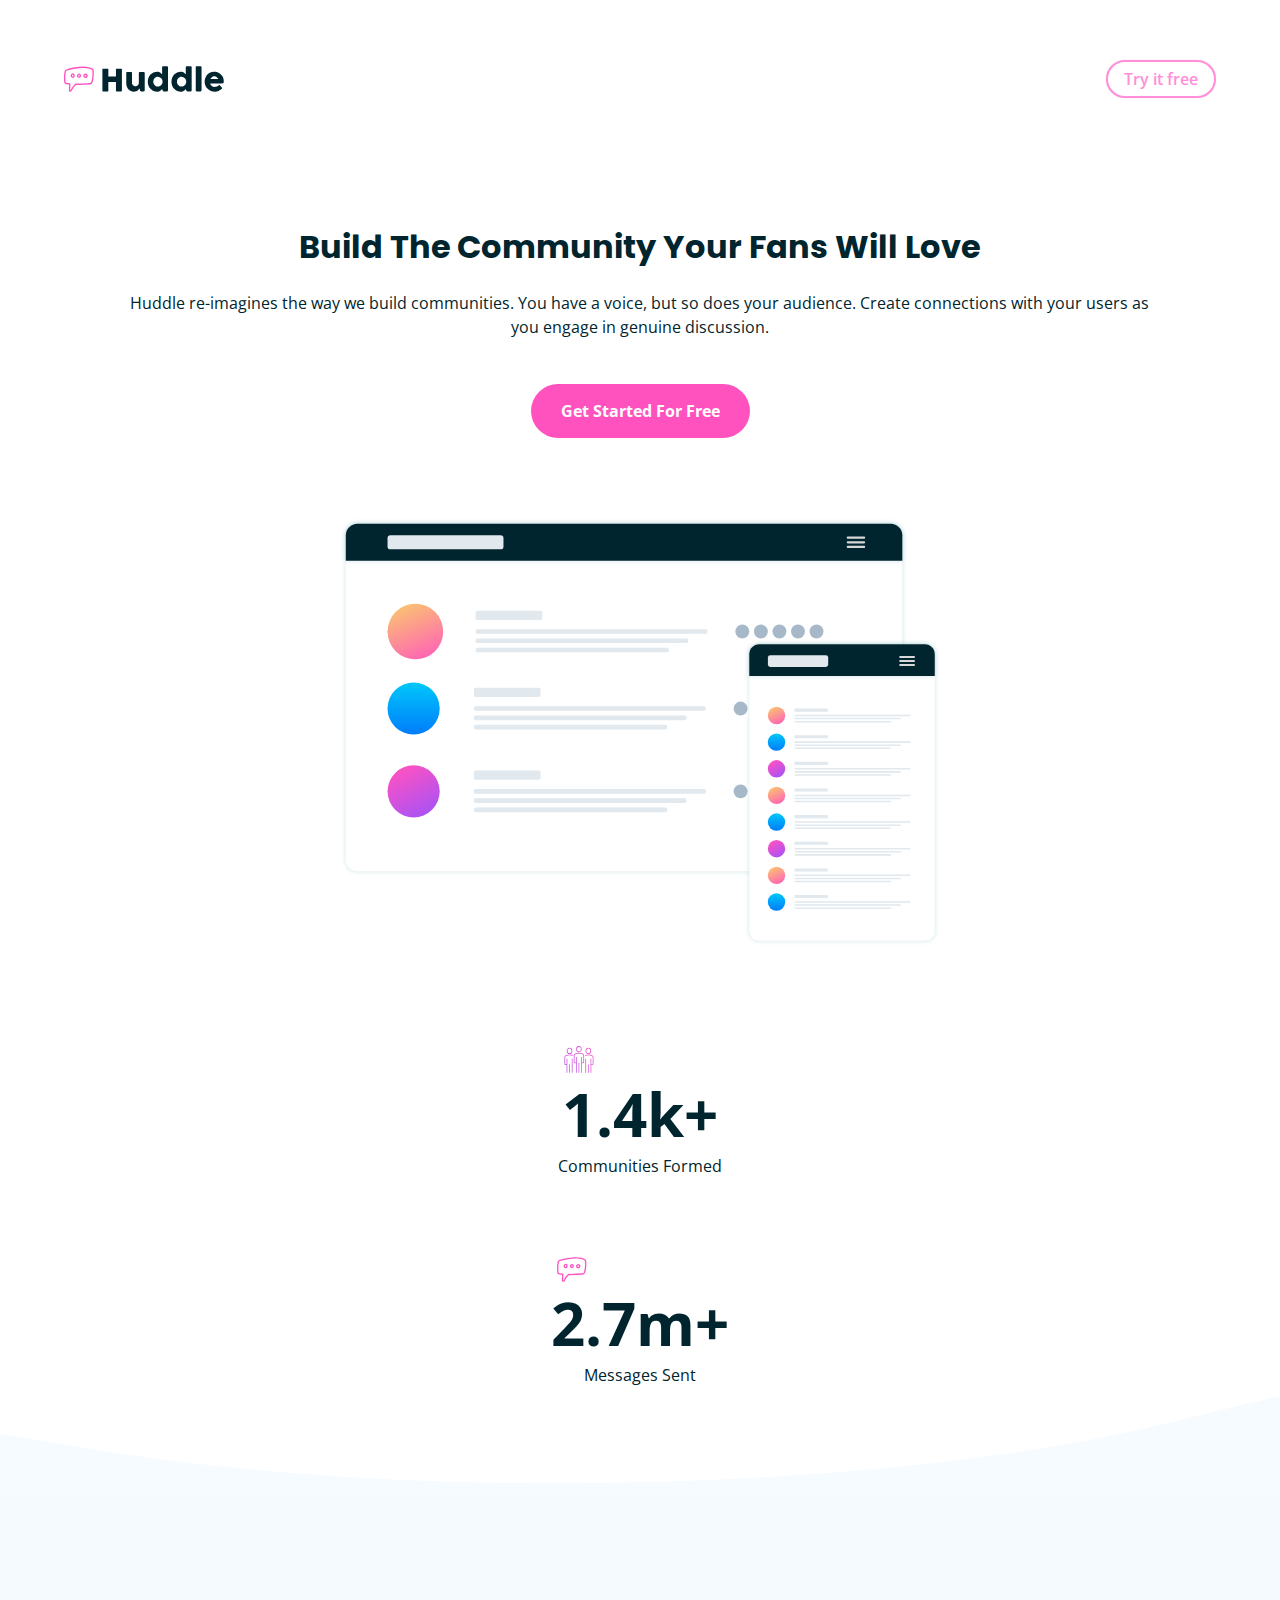
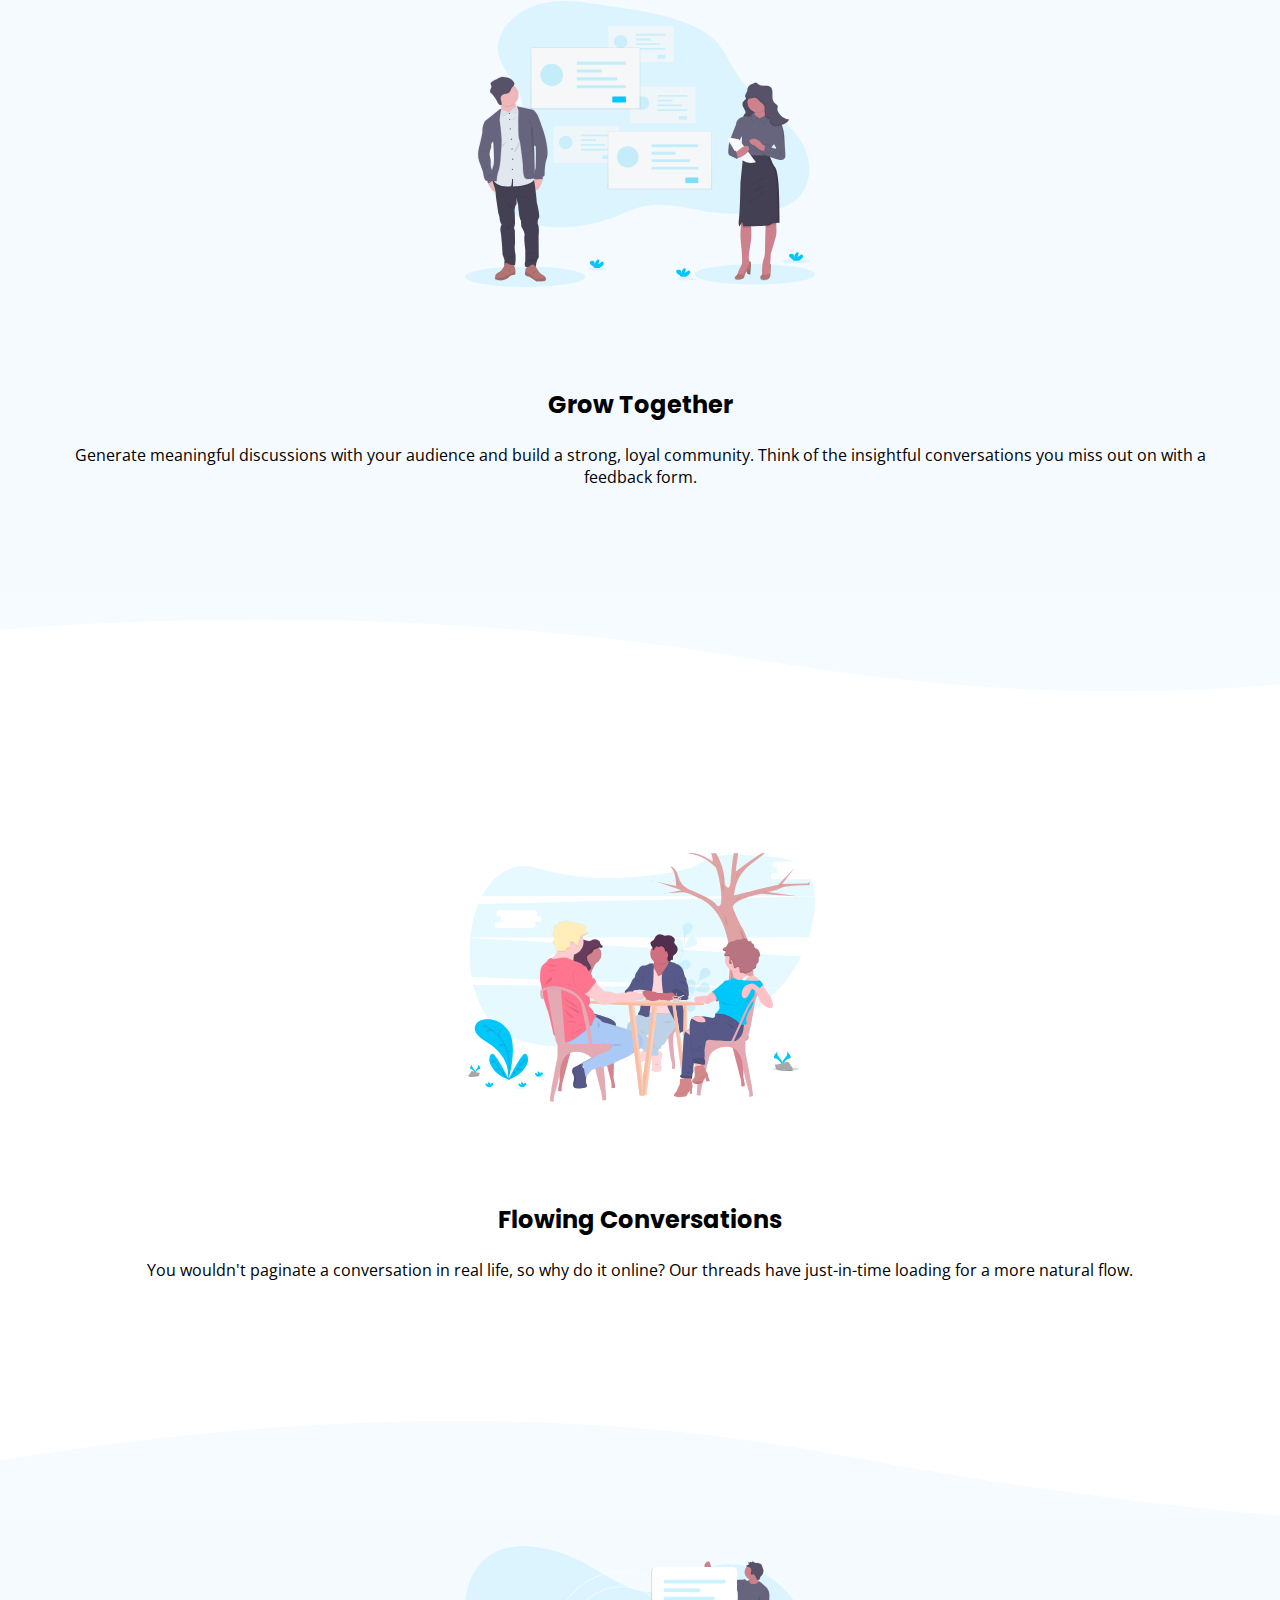
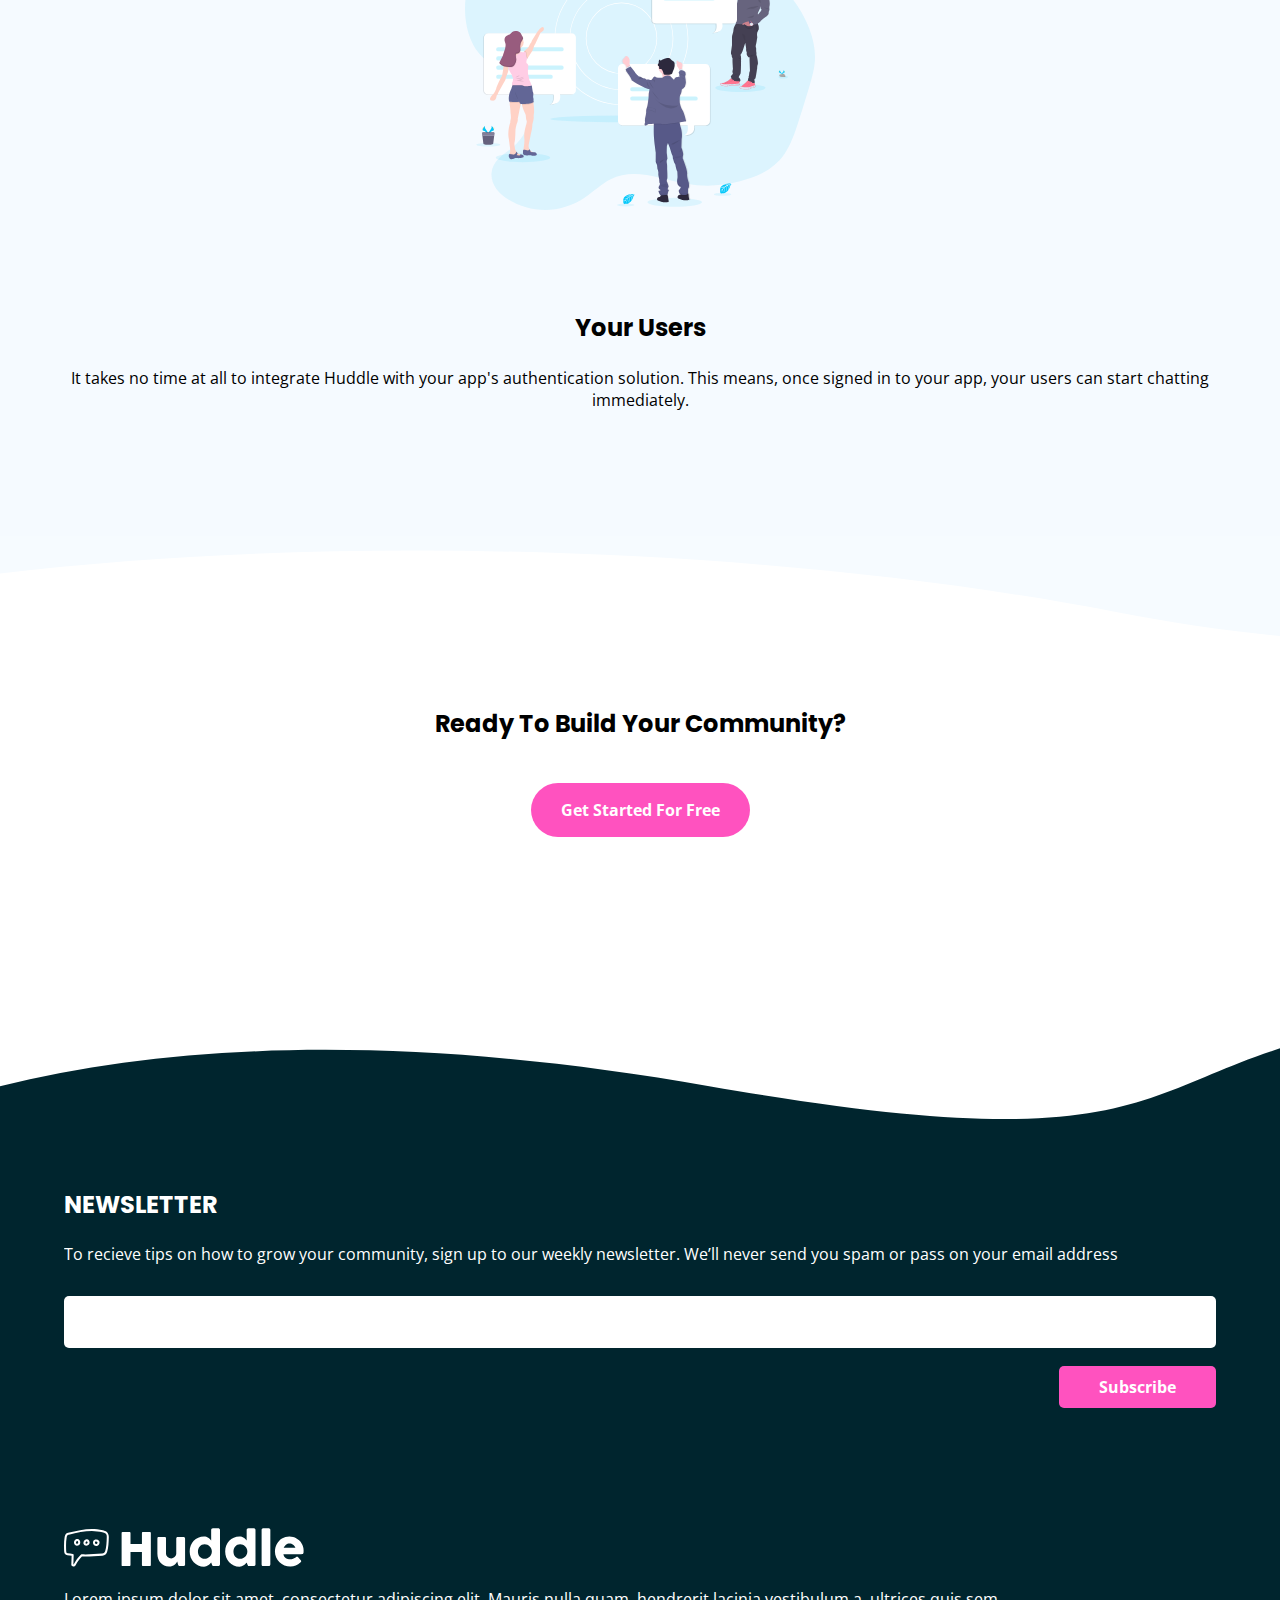
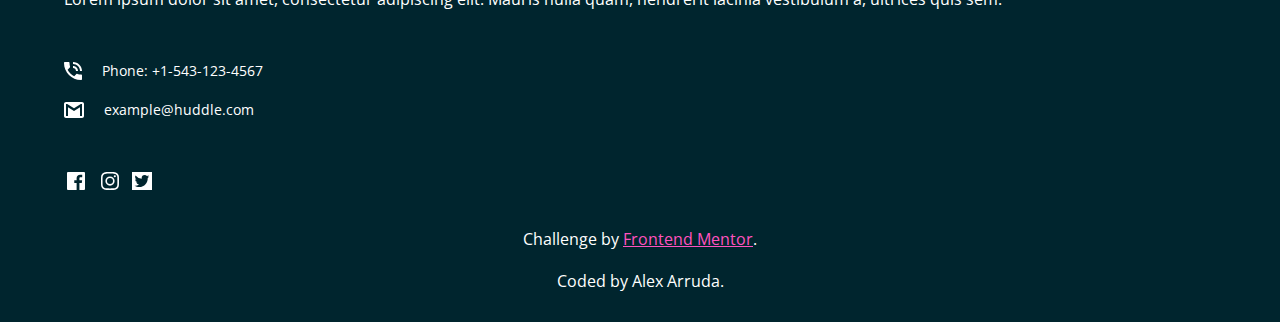
==== Huddle landing page with curved sections/index.html @ 50fbf487 "Huddle landing page with curved sections - Created the mobile version" ====
<!DOCTYPE html>
<html lang="pt-BR">
  <head>
    <meta charset="UTF-8">
    <meta http-equiv="X-UA-Compatible" content="IE=edge">
    <meta name="viewport" content="width=device-width, initial-scale=1.0">
    <title>Huddle landing page with curved sections</title>
    <link rel="shortcut icon" href="./assets/imgs/favicon-32x32.png" type="image/x-icon">
    <link rel="stylesheet" href="./assets/styles/style.css">
  </head>
  <body>
    <!-- Header -->
    <header class="hero">
      <nav class="hero__nav container">
        <figure class="hero__logo">
          <img src="./assets/imgs/logo.svg" alt="Logo" class="hero__huddle">
        </figure>
        <a href="#" class="hero__btn">Try it free</a>
      </nav>
      <section class="hero__main container">
        <div class="hero__texts">
          <h1 class="hero__title">Build The Community Your Fans Will Love</h1>
          <p class="hero__paragraph">
            Huddle re-imagines the way we build communities. You have a voice, but so does 
            your audience. Create connections with your users as you engage in genuine discussion. 
          </p>
          <a href="#" class="btn">
            Get Started For Free
          </a>
        </div>
        <figure class="hero__picture">
          <img src="./assets/imgs/screen-mockups.svg" alt="Screen Mockups" class="hero__img">
        </figure>
        <div class="hero__numbers">
          <div class="hero__item">
            <img src="./assets/imgs/icon-communities.svg" alt="Icon | Communities" class="hero__icon">
            <h3 class="hero__number">1.4k+</h3>
            <p class="hero__community">Communities Formed</p>
          </div>
          <div class="hero__item">
            <img src="./assets/imgs/icon-messages.svg" alt="Icon | Messages" class="hero__icon">
            <h3 class="hero__number">2.7m+</h3>
            <p class="hero__community">Messages Sent</p>
          </div>
        </div>
        <div class="wave wave--bottom"></div>
      </section>
    </header>
    <!-- Main -->
    <main class="main">
      <section class="section">
        <div class="section__container container">
          <figure class="section__picture">
            <img src="./assets/imgs/illustration-grow-together.svg" alt="Illustration | Grow Together" class="section__img">
          </figure>
          <div class="section__texts">
            <h2 class="subtitle">Grow Together</h2>
            <p class="section__paragraph">
              Generate meaningful discussions with your audience and build a strong, loyal community. 
              Think of the insightful conversations you miss out on with a feedback form. 
            </p>
          </div>
        </div>
      </section>
      <section class="section section--light">
        <div class="section__container container">
          <figure class="section__picture">
            <img src="./assets/imgs/illustration-flowing-conversation.svg" alt="Illustration | Flowing Conversation" class="section__img">
          </figure>
          <div class="section__texts">
            <h2 class="subtitle">Flowing Conversations</h2>
            <p class="section__paragraph">
              You wouldn't paginate a conversation in real life, so why do it online? Our threads have 
              just-in-time loading for a more natural flow. 
            </p>
          </div>
        </div>
        <div class="wave wave--top"></div>
        <div class="wave wave--bottom"></div>
      </section>
      <section class="section">
        <div class="section__container container">
          <figure class="section__picture">
            <img src="./assets/imgs/illustration-your-users.svg" alt="Illustration | Your Users" class="section__img">
          </figure>
          <div class="section__texts">
            <h2 class="subtitle">Your Users</h2>
            <p class="section__paragraph">
              It takes no time at all to integrate Huddle with your app's authentication solution. This means, 
              once signed in to your app, your users can start chatting immediately.
            </p>
          </div>
        </div>
      </section>
      <section class="question">
        <div class="question__texts container">
          <h2 class="subtitle"> Ready To Build Your Community?</h2>
          <a href="#" class="btn">Get Started For Free</a>
        </div>
        <div class="wave wave--top"></div>
        <div class="wave wave--bottom"></div>
      </section>
    </main>
    <!-- Footer -->
    <footer class="footer">
      <div class="footer__container container">
        <section class="footer__newsletter">
          <h2 class="footer__title">Newsletter</h2>
          <p class="footer__paragraph">
            To recieve tips on how to grow your community, sign up to our weekly newsletter. We’ll never 
            send you spam or pass on your email address
          </p>
          <form action="#" class="footer__form">
            <input type="email" name="email" id="email" class="footer__input">
            <input type="submit" value="Subscribe" class="footer__btn">
          </form>
        </section>
        <section class="footer__content">
          <img src="./assets/imgs/logo-footer.svg" alt="Logo" class="footer__logo">
          <p class="footer__paragraph">
            Lorem ipsum dolor sit amet, consectetur adipiscing elit. Mauris nulla quam, hendrerit lacinia 
            vestibulum a, ultrices quis sem.
          </p>
          <div class="footer__contact phone">
            <img src="./assets/imgs/icon-phone.svg" alt="Icon | Phone" class="footer__img">
            <p class="footer__info">Phone: +1-543-123-4567</p>
          </div>
          <div class="footer__contact email">
            <img src="./assets/imgs/icon-email.svg" alt="Icon | Email" class="footer__img">
            <p class="footer__info">example@huddle.com</p>
          </div>
          <div class="footer__social">
            <a href="#" class="footer__link">
              <img src="./assets/imgs/icon-facebook.svg" alt="Icon | Facebook" class="footer__icon">
            </a>
            <a href="#" class="footer__link">
              <img src="./assets/imgs/icon-instagram.svg" alt="Icon | Instagram" class="footer__icon">
            </a>
            <a href="#" class="footer__link">
              <img src="./assets/imgs/icon-twitter.svg" alt="Icon | Twitter" class="footer__icon twitter-icon">
            </a>
          </div>
          <div class="footer__attribution">
            <p>
              Challenge by <a href="https://www.frontendmentor.io/challenges/huddle-landing-page-with-curved-sections-5ca5ecd01e82137ec91a50f2" target="_blank">Frontend Mentor</a>.
            </p>
            <p>
              Coded by Alex Arruda.
            </p>
          </div>
        </section>
      </div>
    </footer>
  </body>
</html>
---- Huddle landing page with curved sections/assets/styles/style.css ----
/*  GENERAL  */
@import url('https://fonts.googleapis.com/css2?family=Open+Sans:wght@400;600;700&family=Poppins:wght@700&display=swap');

* {
  box-sizing: border-box;

  margin: 0;
}

:root {
  /* Fontes */
  --poppins:'Poppins', sans-serif;
  --open-sans: 'Open Sans', sans-serif;

  /* Cores */
  --pink: hsl(322, 100%, 66%);
  --light-pink: hsl(321, 100%, 78%);
  --light-red: hsl(0, 100%, 63%);
  --dark-cyan: hsl(192, 100%, 9%);
  --pale-blue: hsl(207, 100%, 98%);
}

body {
  font-family: var(--open-sans);
}

.container {
  margin: 0 auto;

  max-width: 1200px;

  overflow: hidden;

  padding: 80px 0;

  width: 90%;
}

/*  HEADER  */
.hero {
  position: relative;

  min-height: 100vh;

  --wave-bottom: url("../imgs/bg-section-top-mobile-1.svg");
}

.hero__nav {
  align-items: center;

  display: flex;

  justify-content: space-between;

  padding-bottom: 45px;

  padding-top: 60px;
}

.hero__logo {
  max-width: 160px;

  width: 45%;
}

.hero__huddle {
  display: block;

  width: 100%;
}

.hero__btn {
  border: 2px solid;

  border-radius: 30px;

  box-shadow: 0 0 1px;

  color: var(--light-pink);

  font-weight: 600;

  padding: 6px 16px;

  text-decoration: none;
}

.hero__main {
  color: var(--dark-cyan);

  text-align: center;
}

.hero__title {
  font-family: var(--poppins);

  margin: 0 auto;

  width: 90%;
}

.hero__paragraph {
  line-height: 1.5;

  margin: 20px auto;

  width: 90%;
}

.btn {
  background-color: var(--pink);

  border-radius: 30px;

  color: #FFF;

  display: inline-block;

  font-weight: 700;

  margin-top: 25px;

  padding: 16px 30px;

  text-decoration: none;
}

.hero__picture {
  margin-top: 80px;
}

.hero__img {
  display: block;

  margin: 0 auto;

  max-width: 600px;

  width: 100%;
}

.hero__numbers {
  align-items: center;

  display: flex;

  flex-direction: column;

  gap: 80px;
  
  margin-top: 100px;

  padding-bottom: 30px;
}

.hero__item {
  overflow: hidden;
}

.hero__icon {
  margin-left: 6px;

  width: 30px;
}

.hero__number {
  font-size: 60px;
}

.hero__icon {
  display: block;
}

.wave {
  background-repeat: no-repeat;

  background-size: 100% 100px;

  height: 100px;

  position: absolute;

  width: 100%;
}

.wave--bottom {
  background-image: var(--wave-bottom);

  bottom: 0;

  left: 0;
}

.wave--top {
  background-image: var(--wave-top);

  left: 0;

  top: 0;
}

/* MAIN */
.section {
  background-color: var(--pale-blue);

  padding: 25px 0;
}

.section--light {
  background-color: #FFF;

  padding: 180px 0 160px;

  position: relative;

  --wave-bottom: url("../imgs/bg-section-top-mobile-2.svg");
  
  --wave-top: url("../imgs/bg-section-bottom-mobile-1.svg");
}

.main .section:nth-child(3) {
  padding-top: 0;
}

.main .section:nth-child(3) .section__container {
  padding-bottom: 100px;

  padding-top: 25px;
}

.section__container {
  display: flex;

  flex-direction: column;
}

.section__img {
  display: block;

  margin: 0 auto;

  max-width: 350px;

  width: 100%;
}

.section__texts {
  margin-top: 100px;

  text-align: center;
}

.subtitle {
  font-family: var(--poppins);

  margin-bottom: 22px;
}

.question {
  padding: 90px 0 230px;

  position: relative;

  text-align: center;

  --wave-bottom: url("../imgs/bg-footer-top-mobile.svg");
  
  --wave-top: url("../imgs/bg-section-bottom-mobile-2.svg");
}

.question .btn {
  margin-top: 20px;
}

/* FOOTER */
.footer {
  background-color: var(--dark-cyan);
  
  color: #FFF;
}

.footer__container {
  padding-bottom: 30px;

  padding-top: 40px;
}

.footer__title {
  font-family: var(--poppins);

  margin-bottom: 20px;

  text-transform: uppercase;
}

.footer__paragraph {
  line-height: 1.5;

  margin-bottom: 30px;
}

.footer__form {
  display: flex;

  flex-wrap: wrap;

  margin-bottom: 120px;
}

.footer__input {
  border: none;

  border-radius: 5px;

  flex-basis: 100%;

  flex-grow: 1;

  font-family: var(--open-sans);

  font-size: 16px;

  margin-bottom: 18px;

  outline: none;

  padding: 15px 8px;
}

.footer__btn {
  background-color: var(--pink);

  border: none;

  border-radius: 5px;

  color: #FFF;

  font-family: var(--open-sans);

  font-size: 16px;

  font-weight: 700;

  margin-left: auto;

  padding: 10px 40px;

  text-decoration: none;
}

.footer__logo {
  margin-bottom: 15px;
}

.footer__contact {
  align-items: center;

  display: flex;

  font-size: 14px;

  gap: 20px;
}

.phone {
  margin-top: 50px;
}

.email {
  margin-top: 20px;
}

.footer__social {
  align-items: center;

  display: flex;
  
  gap: 10px;

  margin-top: 50px;
}

.footer__link {
  text-decoration: none;
}

.twitter-icon {
  background-color: #FFF;
}

.footer__attribution {
  display: flex;

  flex-direction: column;

  gap: 20px;

  margin-top: 30px;

  text-align: center;
}

.footer__attribution p a {
  color: var(--pink);
}
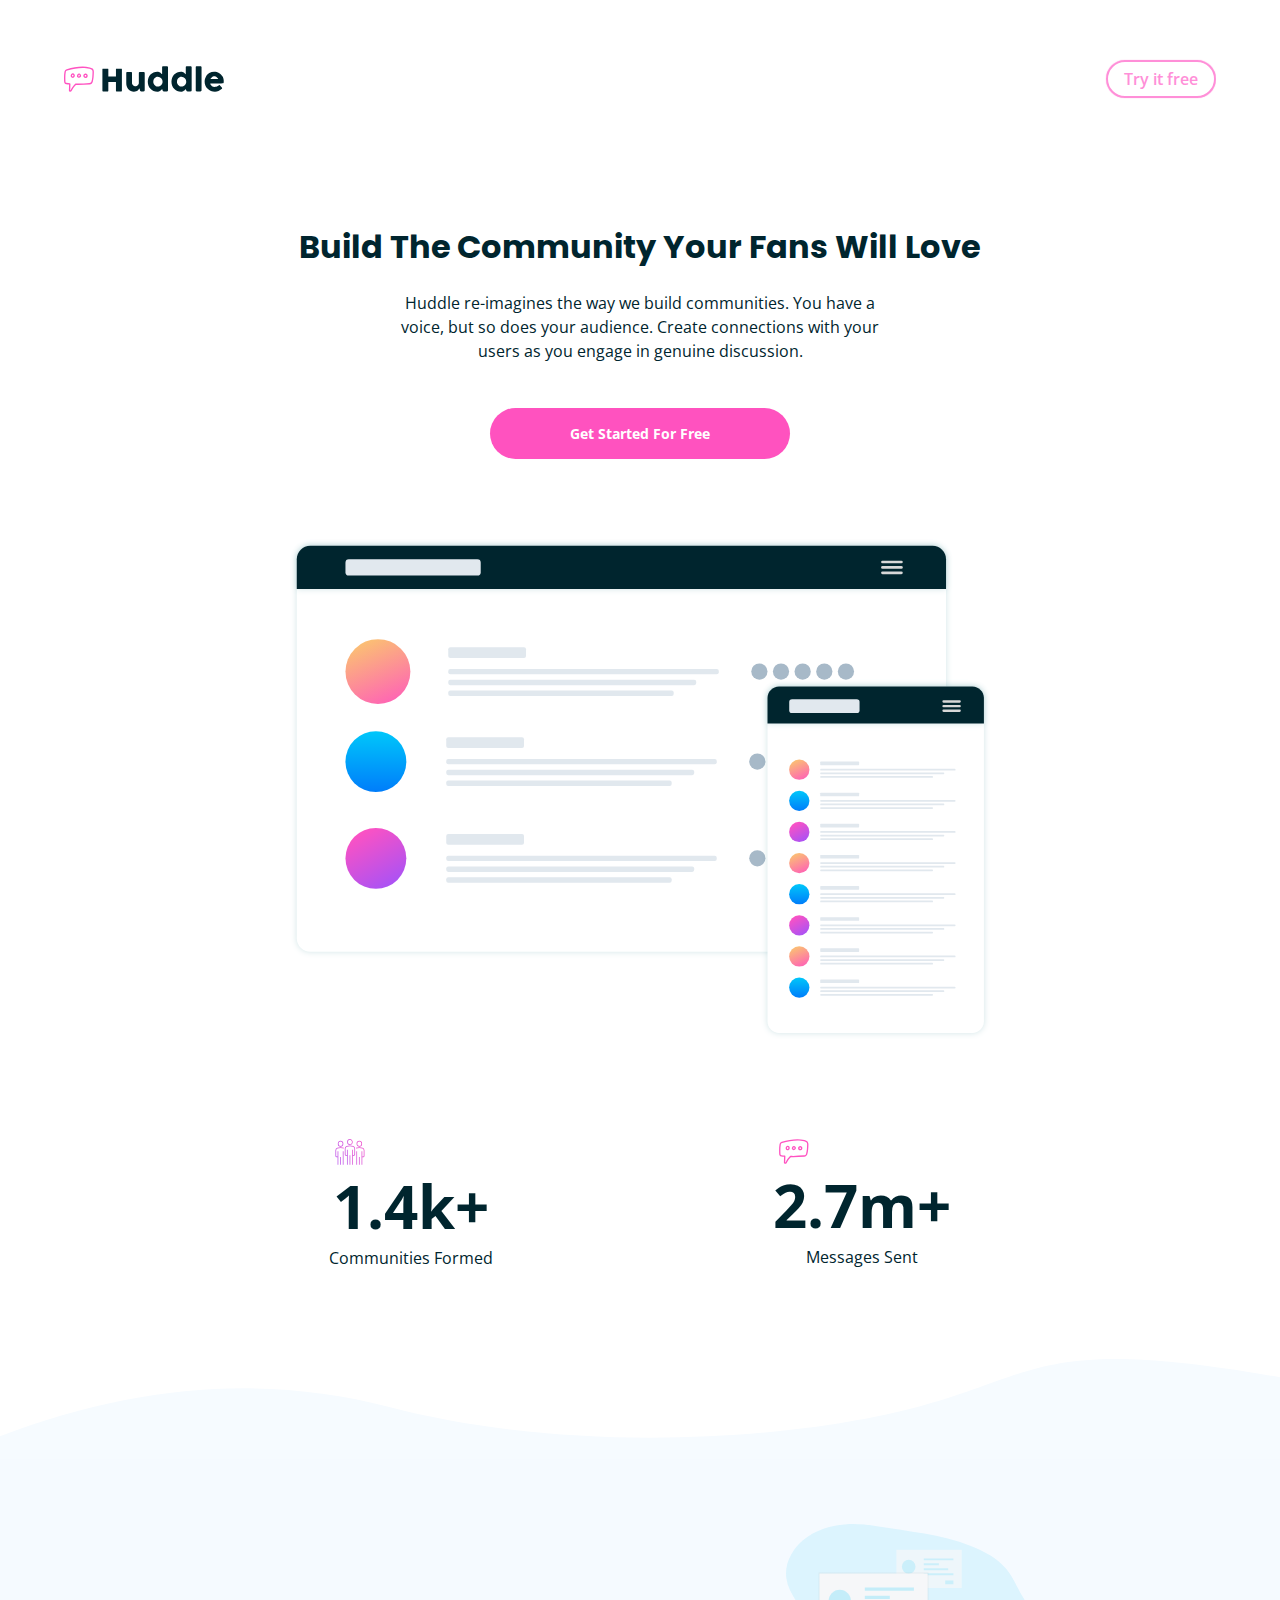
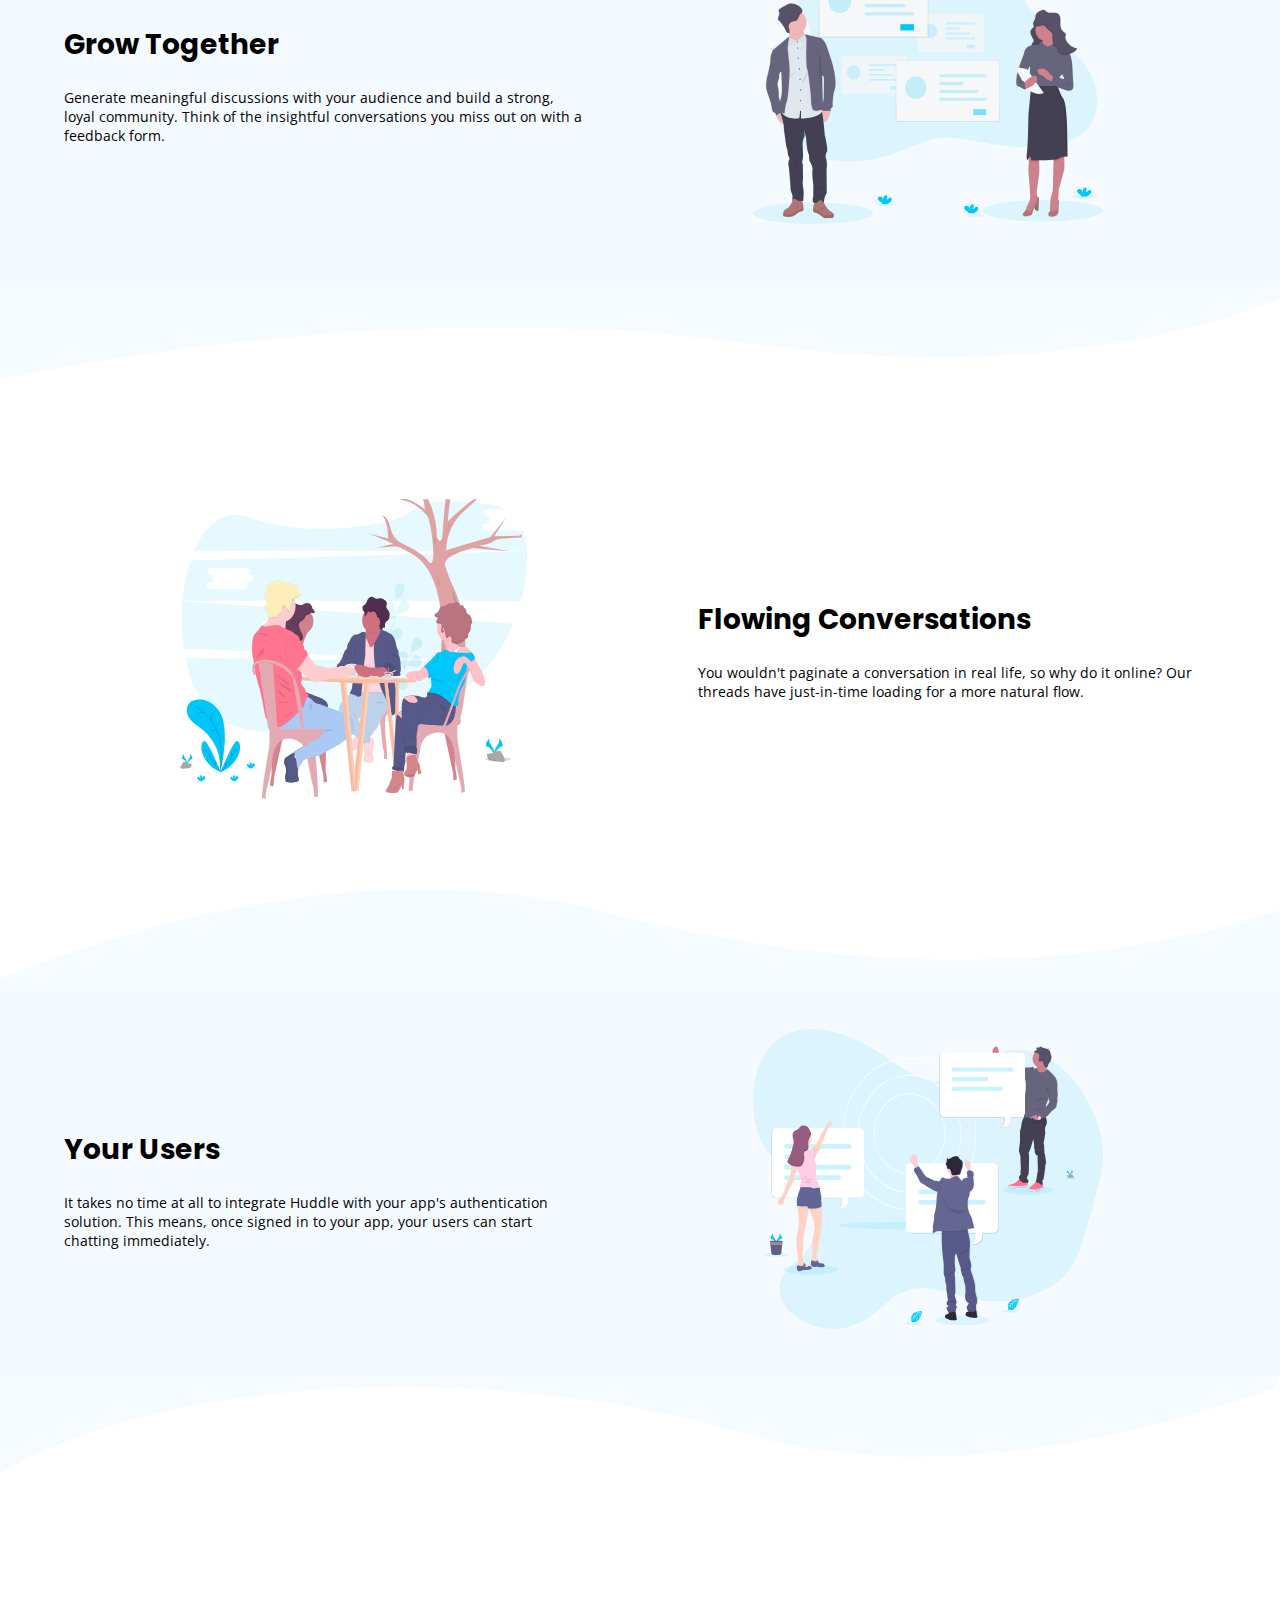
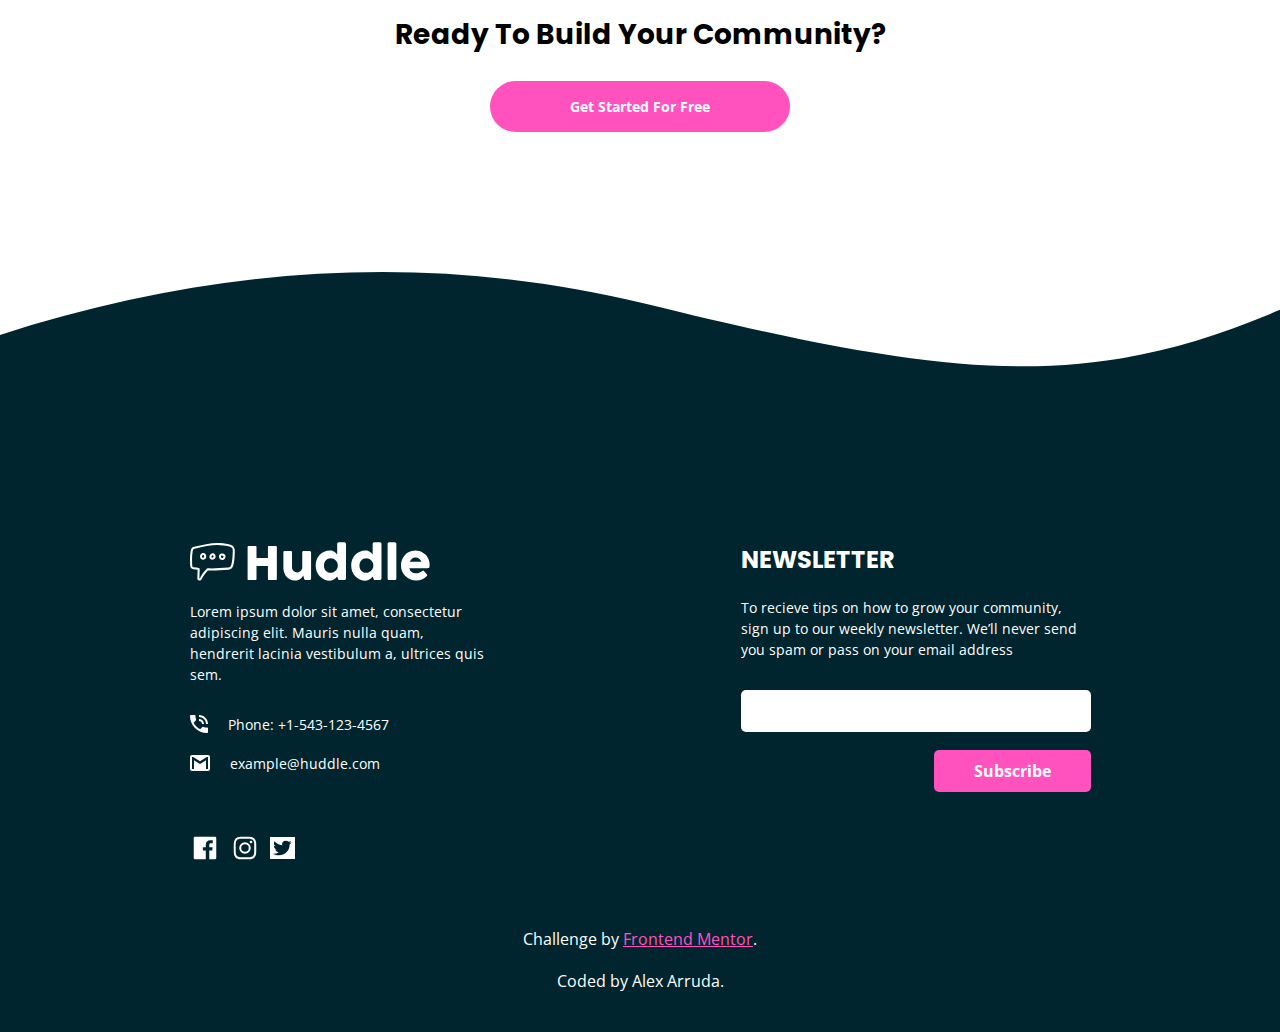
==== commit e908334d: "Huddle landing page with curved sections - Desktop version created" ====
--- a/Huddle landing page with curved sections/index.html
+++ b/Huddle landing page with curved sections/index.html
@@ -140,15 +140,15 @@
               <img src="./assets/imgs/icon-twitter.svg" alt="Icon | Twitter" class="footer__icon twitter-icon">
             </a>
           </div>
-          <div class="footer__attribution">
-            <p>
-              Challenge by <a href="https://www.frontendmentor.io/challenges/huddle-landing-page-with-curved-sections-5ca5ecd01e82137ec91a50f2" target="_blank">Frontend Mentor</a>.
-            </p>
-            <p>
-              Coded by Alex Arruda.
-            </p>
-          </div>
         </section>
+      </div>
+      <div class="footer__attribution">
+        <p>
+          Challenge by <a href="https://www.frontendmentor.io/challenges/huddle-landing-page-with-curved-sections-5ca5ecd01e82137ec91a50f2" target="_blank">Frontend Mentor</a>.
+        </p>
+        <p>
+          Coded by Alex Arruda.
+        </p>
       </div>
     </footer>
   </body>
--- a/Huddle landing page with curved sections/assets/styles/style.css
+++ b/Huddle landing page with curved sections/assets/styles/style.css
@@ -134,7 +134,7 @@
 
   margin: 0 auto;
 
-  max-width: 600px;
+  max-width: 700px;
 
   width: 100%;
 }
@@ -280,9 +280,7 @@
 }
 
 .footer__container {
-  padding-bottom: 30px;
-
-  padding-top: 40px;
+  padding: 40px 0 0;
 }
 
 .footer__title {
@@ -396,11 +394,200 @@
 
   gap: 20px;
 
-  margin-top: 30px;
+  padding-bottom: 40px;
+
+  padding-top: 40px;
 
   text-align: center;
 }
 
 .footer__attribution p a {
   color: var(--pink);
+}
+
+/* DESKTOP VERSION */
+@media (min-width: 768px) {
+  .hero {
+    --wave-bottom: url("../imgs/bg-section-top-desktop-1.svg");
+  }
+
+  .hero__title {
+    font-size: 32px;
+  }
+
+  .hero__paragraph {
+    width: 500px;
+  }
+
+  .btn {
+    font-size: 14px;
+
+    padding: 16px 80px;
+  }
+
+  .hero__numbers {
+    flex-direction: row;
+
+    gap: 280px;
+
+    justify-content: center;
+
+    padding-bottom: 110px;
+  }
+
+  .section .section__container .section__picture:nth-child(1) {
+    order: 1;
+  }
+
+  .section.section--light .section__container .section__picture:nth-child(1) {
+    order: 0;
+  }
+
+  .section__container {
+    flex-direction: row;
+
+    gap: 5%;
+
+    padding-bottom: 30px;
+
+    padding-top: 40px;
+  }
+
+  .main .section:nth-child(3) .section__container {
+    padding-bottom: 20px;
+
+    padding-top: 40px;
+  }
+
+  .section__picture {
+    height: 300px;
+
+    width: 50%;
+  }
+
+  .section__img {
+    height: 100%;
+  }
+
+  .section__texts {
+    text-align: start;
+
+    width: 45%;
+  }
+
+  .subtitle {
+    font-size: 28px;
+  }
+
+  .section__paragraph {
+    font-size: 14px;
+  }
+
+  .section--light {
+    --wave-bottom: url("../imgs/bg-section-top-desktop-2.svg");
+    
+    --wave-top: url("../imgs/bg-section-bottom-desktop-1.svg");
+  }
+
+  .question {
+    padding-top: 160px;
+
+    padding-bottom: 160px;
+
+    --wave-bottom: url("../imgs/bg-footer-top-desktop.svg");
+    
+    --wave-top: url("../imgs/bg-section-bottom-desktop-2.svg");
+  }
+
+  .question .subtitle {
+    margin-bottom: 5px;
+  }
+
+  .footer__container {
+    display: flex;
+
+    flex-direction: row-reverse;
+
+    justify-content: space-around;
+
+    padding-top: 170px;
+  }
+
+  .footer__newsletter {
+    max-width: 350px;
+
+    width: 50%;
+  }
+
+  .footer__paragraph {
+    font-size: 14px;
+  }
+
+  .footer__form {
+    margin-bottom: 0;
+  }
+
+  .footer__input {
+    padding: 10px 8px;
+  }
+
+  .footer__content {
+    max-width: 300px;
+
+    width: 50%;
+  }
+
+  .phone {
+    margin-top: 15px;
+  }
+
+  .footer__icon {
+    width: 30px;
+  }
+
+  .twitter-icon {
+    width: 25px;
+  }
+
+  .footer__social {
+    margin-top: 60px;
+  }
+
+  .footer__attribution {
+    padding-top: 60px;
+  }
+}
+
+@media (min-width: 1440px) {
+  .footer__container {
+    justify-content: space-between;
+  }
+
+  .footer__newsletter {
+    max-width: 500px;
+  }
+
+  .footer__newsletter .footer__paragraph {
+    width: 350px;
+  }
+
+  .footer__form {
+    align-items: center;
+
+    flex-direction: row;
+
+    width: 100%;
+  }
+
+  .footer__input {
+    flex-basis: 300px;
+
+    flex-grow: 0;
+
+    margin-bottom: 0;
+  }
+
+  .footer__btn {
+    margin-left: 40px;
+  }
 }